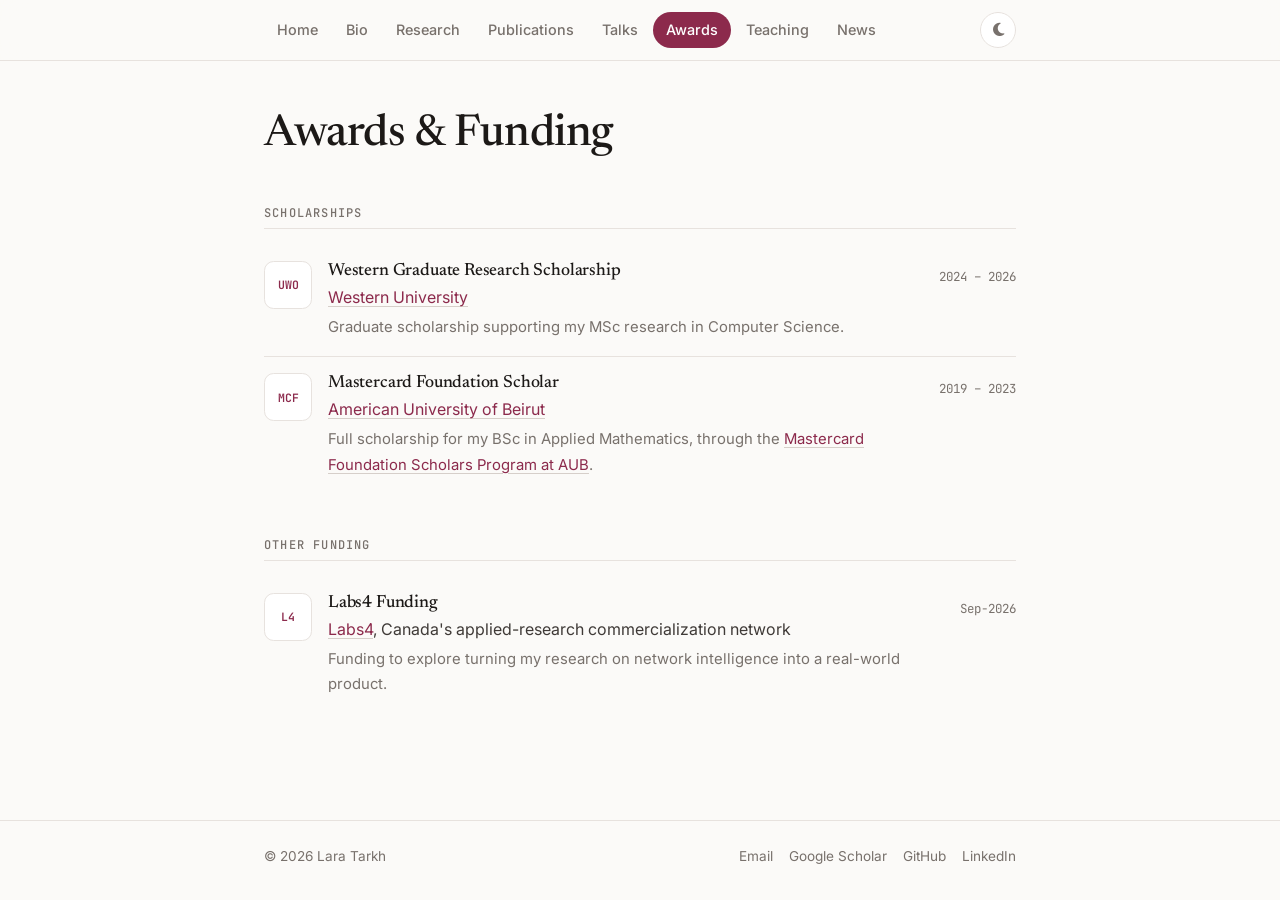
==== awards.html @ 45acb783 "Add files via upload" ====
<!DOCTYPE html>
<html lang="en">
<head>
  <meta charset="UTF-8">
  <meta name="viewport" content="width=device-width, initial-scale=1">
  <title>Awards | Lara Tarkh</title>
  <meta name="description" content="Scholarships and funding received by Lara Tarkh, including the Mastercard Foundation Scholarship and the Western Graduate Research Scholarship.">
  <meta name="author" content="Lara Tarkh">
  <link rel="canonical" href="https://ltarkh.github.io/Lara-s-website/awards.html">
  <meta property="og:type" content="website">
  <meta property="og:site_name" content="Lara Tarkh">
  <meta property="og:title" content="Awards | Lara Tarkh">
  <meta property="og:description" content="Scholarships and funding received by Lara Tarkh, including the Mastercard Foundation Scholarship and the Western Graduate Research Scholarship.">
  <meta property="og:url" content="https://ltarkh.github.io/Lara-s-website/awards.html">
  <meta property="og:image" content="https://ltarkh.github.io/Lara-s-website/profile.jpg">
  <meta name="twitter:card" content="summary">
  <meta name="google-site-verification" content="DvnHoUFfB-LrSZGyMxbjEierSy_MvNKjtDD8ljh5k_g">
  <link rel="icon" href="data:image/svg+xml,<svg xmlns='http://www.w3.org/2000/svg' viewBox='0 0 100 100'><rect width='100' height='100' rx='18' fill='%238c2a4c'/><text x='50' y='68' font-family='Georgia,serif' font-size='52' fill='white' text-anchor='middle'>LT</text></svg>">
  <script>
    (function () {
      var t = null;
      try { t = localStorage.getItem("theme"); } catch (e) {}
      if (!t) t = window.matchMedia && window.matchMedia("(prefers-color-scheme: dark)").matches ? "dark" : "light";
      document.documentElement.setAttribute("data-theme", t);
    })();
  </script>
  <link rel="preconnect" href="https://fonts.googleapis.com">
  <link rel="preconnect" href="https://fonts.gstatic.com" crossorigin>
  <link href="https://fonts.googleapis.com/css2?family=Newsreader:ital,opsz,wght@0,6..72,400;0,6..72,500;1,6..72,400&family=Inter:wght@400;500;600&family=JetBrains+Mono:wght@400;500&display=swap" rel="stylesheet">
  <link rel="stylesheet" href="https://cdnjs.cloudflare.com/ajax/libs/font-awesome/6.5.2/css/all.min.css">
  <link rel="stylesheet" href="style.css?v=3">
</head>
<body>

  <header class="site-nav">
    <div class="wrap nav-inner">
      <nav aria-label="Main">
        <ul class="nav-tabs">
        <li><a href="index.html">Home</a></li>
        <li><a href="bio.html">Bio</a></li>
        <li><a href="research.html">Research</a></li>
        <li><a href="publications.html">Publications</a></li>
        <li><a href="talks.html">Talks</a></li>
        <li><a href="awards.html" aria-current="page">Awards</a></li>
        <li><a href="teaching.html">Teaching</a></li>
        <li><a href="news.html">News</a></li>
        </ul>
      </nav>
      <button id="theme-toggle" class="theme-toggle" type="button" aria-label="Toggle dark mode"><i class="fas fa-moon"></i></button>
    </div>
  </header>

  <main class="page">
    <div class="wrap">
      <header class="page-head">
        <h1>Awards &amp; Funding</h1>
      </header>

      <h2 class="eyebrow">Scholarships</h2>
      <ol class="entries">
          <li class="entry">
            <span class="logo" aria-hidden="true">UWO<img src="https://www.google.com/s2/favicons?domain=uwo.ca&amp;sz=128" alt="" loading="lazy" onerror="this.remove()"></span>
            <div class="body">
              <h3><a href="https://grad.uwo.ca/finances/western_funding/wgrs/index.html" target="_blank" rel="noopener">Western Graduate Research Scholarship</a></h3>
              <p class="where"><a class="ul-link" href="https://www.uwo.ca/" target="_blank" rel="noopener">Western University</a></p>
              <p class="note">Graduate scholarship supporting my MSc research in Computer Science.</p>
            </div>
            <span class="when">2024 &ndash; 2026</span>
          </li>
          <li class="entry">
            <span class="logo" aria-hidden="true">MCF<img src="https://www.google.com/s2/favicons?domain=mastercardfdn.org&amp;sz=128" alt="" loading="lazy" onerror="this.remove()"></span>
            <div class="body">
              <h3><a href="https://aub.edu.lb/mcf/Pages/default.aspx" target="_blank" rel="noopener">Mastercard Foundation Scholar</a></h3>
              <p class="where"><a class="ul-link" href="https://www.aub.edu.lb/" target="_blank" rel="noopener">American University of Beirut</a></p>
              <p class="note">Full scholarship for my BSc in Applied Mathematics, through the <a class="ul-link" href="https://aub.edu.lb/mcf/Pages/default.aspx" target="_blank" rel="noopener">Mastercard Foundation Scholars Program at AUB</a>.</p>
            </div>
            <span class="when">2019 &ndash; 2023</span>
          </li>
      </ol>

      <h2 class="eyebrow">Other funding</h2>
      <ol class="entries">
          <li class="entry">
            <span class="logo" aria-hidden="true">L4<img src="https://www.google.com/s2/favicons?domain=labs4.ca&amp;sz=128" alt="" loading="lazy" onerror="this.remove()"></span>
            <div class="body">
              <h3><a href="https://labs4.ca/" target="_blank" rel="noopener">Labs4 Funding</a></h3>
              <p class="where"><a class="ul-link" href="https://labs4.ca/" target="_blank" rel="noopener">Labs4</a>, Canada's applied-research commercialization network</p>
              <p class="note">Funding to explore turning my research on network intelligence into a real-world product.</p>
            </div>
            <span class="when">Sep-2026</span>
          </li>
      </ol>

    </div>
  </main>

  <footer class="site-footer">
    <div class="wrap footer-inner">
      <span>&copy; 2026 Lara Tarkh</span>
      <nav aria-label="Profiles">
        <a href="mailto:ltarkh@uwo.ca">Email</a>
        <a href="https://scholar.google.com/citations?user=3ZuY1xwAAAAJ&hl=en" target="_blank" rel="noopener">Google Scholar</a>
        <a href="https://github.com/ltarkh" target="_blank" rel="noopener">GitHub</a>
        <a href="https://www.linkedin.com/in/lara-tarakh/" target="_blank" rel="noopener">LinkedIn</a>
      </nav>
    </div>
  </footer>

  <script src="script.js?v=3"></script>
</body>
</html>
---- style.css ----
/* =========================================================
   Lara Tarkh — academic site
   One page per section (Home · Bio · Research · Publications · Teaching · News)
   Light by default (follows the visitor's system), dark on toggle.
   ========================================================= */

:root {
  --bg: #fbfaf8;
  --surface: #ffffff;
  --surface-muted: #f3f0ee;
  --text: #1c1917;
  --text-body: #3f3a37;
  --text-muted: #78716c;
  --border: #e7e2de;
  --border-strong: #d6cfca;

  --accent: #8c2a4c;          /* academic burgundy */
  --accent-hover: #6e1e3a;
  --accent-soft: rgba(140, 42, 76, 0.08);
  --accent-ink: #ffffff;

  --chip-green: #2f6b45;
  --chip-green-bg: rgba(47, 107, 69, 0.10);

  --font-serif: 'Newsreader', 'Iowan Old Style', Georgia, 'Times New Roman', serif;
  --font-sans: 'Inter', ui-sans-serif, system-ui, -apple-system, 'Segoe UI', sans-serif;
  --font-mono: 'JetBrains Mono', ui-monospace, SFMono-Regular, Menlo, Consolas, monospace;

  --column: 50rem;
  --gutter: 1.5rem;
  --radius: 0.5rem;
  --ease: cubic-bezier(0.4, 0, 0.2, 1);
  color-scheme: light;
}

:root[data-theme="dark"] {
  --bg: #17121a;
  --surface: #1e1822;
  --surface-muted: #241d29;
  --text: #f3eef2;
  --text-body: #d9d1d7;
  --text-muted: #a29aa1;
  --border: #352c3a;
  --border-strong: #4a3f50;

  --accent: #f08aae;
  --accent-hover: #f7aac5;
  --accent-soft: rgba(240, 138, 174, 0.12);
  --accent-ink: #1e1822;

  --chip-green: #8fd3a6;
  --chip-green-bg: rgba(143, 211, 166, 0.12);
  color-scheme: dark;
}

/* ---------- Base ---------- */
*, *::before, *::after { box-sizing: border-box; }
html { -webkit-text-size-adjust: 100%; }
body {
  margin: 0;
  min-height: 100vh;
  display: flex;
  flex-direction: column;
  background: var(--bg);
  color: var(--text-body);
  font-family: var(--font-sans);
  font-size: 1rem;
  line-height: 1.7;
  -webkit-font-smoothing: antialiased;
}
main { flex: 1; }
img { max-width: 100%; display: block; }

.wrap { width: 100%; max-width: var(--column); margin: 0 auto; padding: 0 var(--gutter); }

h1, h2, h3 {
  font-family: var(--font-serif);
  color: var(--text);
  font-weight: 500;
  line-height: 1.2;
  margin: 0 0 0.5em;
  letter-spacing: -0.01em;
}
h1 { font-size: clamp(2.1rem, 5vw, 2.75rem); }
h2 { font-size: 1.75rem; }
h3 { font-size: 1.2rem; }

p { margin: 0 0 1rem; }
a { color: var(--accent); text-decoration: none; }
a:hover { color: var(--accent-hover); text-decoration: underline; text-underline-offset: 3px; }
strong { color: var(--text); font-weight: 600; }
:focus-visible { outline: 2px solid var(--accent); outline-offset: 2px; border-radius: 4px; }
::selection { background: var(--accent-soft); }

.ul-link { text-decoration: underline; text-decoration-color: var(--border-strong); text-underline-offset: 3px; }
.ul-link:hover { text-decoration-color: var(--accent); }

/* ---------- Navigation (pill tabs, like akadircelik.com) ---------- */
.site-nav {
  position: sticky;
  top: 0;
  z-index: 50;
  background: color-mix(in srgb, var(--bg) 88%, transparent);
  backdrop-filter: blur(12px);
  -webkit-backdrop-filter: blur(12px);
  border-bottom: 1px solid var(--border);
}
.nav-inner {
  display: flex;
  align-items: center;
  gap: 0.75rem;
  height: 3.75rem;
}
.nav-inner > nav { flex: 1; min-width: 0; }
.nav-tabs {
  display: flex;
  gap: 0.15rem;
  list-style: none;
  margin: 0;
  padding: 0;
  flex: 1;
  min-width: 0;
  overflow-x: auto;
  scrollbar-width: none;
  -webkit-overflow-scrolling: touch;
}
.nav-tabs::-webkit-scrollbar { display: none; }
.nav-tabs a {
  display: block;
  white-space: nowrap;
  padding: 0.35rem 0.8rem;
  border-radius: 999px;
  font-size: 0.9rem;
  font-weight: 500;
  color: var(--text-muted);
  transition: color 150ms var(--ease), background 150ms var(--ease);
}
.nav-tabs a:hover { color: var(--text); background: var(--surface-muted); text-decoration: none; }
.nav-tabs a[aria-current="page"] { color: var(--accent-ink); background: var(--accent); }

.theme-toggle {
  flex: none;
  width: 2.25rem;
  height: 2.25rem;
  display: inline-flex;
  align-items: center;
  justify-content: center;
  border-radius: 999px;
  border: 1px solid var(--border);
  background: var(--surface);
  color: var(--text-muted);
  cursor: pointer;
  font-size: 0.95rem;
}
.theme-toggle:hover { color: var(--accent); border-color: var(--border-strong); }

/* ---------- Page scaffolding ---------- */
.page { padding: 3rem 0 4rem; }
.page-head { margin-bottom: 2rem; }
.page-head h1 { margin-bottom: 0.35rem; }
.page-head .lede { color: var(--text-muted); margin: 0; }

.eyebrow {
  display: flex;
  align-items: baseline;
  justify-content: space-between;
  gap: 1rem;
  margin: 2.75rem 0 1rem;
  padding-bottom: 0.5rem;
  border-bottom: 1px solid var(--border);
  font-family: var(--font-mono);
  font-size: 0.75rem;
  letter-spacing: 0.1em;
  text-transform: uppercase;
  color: var(--text-muted);
}
.eyebrow a { letter-spacing: 0.02em; text-transform: none; font-size: 0.8rem; }
.eyebrow:first-child { margin-top: 0; }

/* ---------- Home: profile header ---------- */
.profile {
  display: grid;
  grid-template-columns: 1fr 12.5rem;
  gap: 2.5rem;
  align-items: start;
}
.profile h1 { margin-bottom: 0.25rem; }
.profile .title {
  font-family: var(--font-serif);
  font-size: 1.3rem;
  color: var(--text);
  margin: 0 0 0.75rem;
}
.affil { list-style: none; margin: 0 0 1.1rem; padding: 0; color: var(--text-body); font-size: 0.97rem; line-height: 1.6; }
.affil li { margin: 0; }
.affil .muted { color: var(--text-muted); }
.location { display: flex; gap: 0.5rem; align-items: baseline; color: var(--text-muted); font-size: 0.93rem; margin-bottom: 1.25rem; }

.photo img {
  width: 100%;
  height: auto;
  aspect-ratio: 4 / 5;
  object-fit: cover;
  border-radius: var(--radius);
  border: 1px solid var(--border);
}

.icon-row { display: flex; flex-wrap: wrap; gap: 0.5rem; list-style: none; padding: 0; margin: 0; }
.icon-row a {
  display: inline-flex;
  align-items: center;
  justify-content: center;
  gap: 0.45rem;
  min-width: 2.6rem;
  height: 2.6rem;
  padding: 0 0.8rem;
  border: 1px solid var(--border);
  border-radius: var(--radius);
  background: var(--surface);
  color: var(--text-body);
  font-size: 0.85rem;
  font-weight: 500;
}
.icon-row a:hover { color: var(--accent); border-color: var(--accent); text-decoration: none; }
.icon-row a.icon-only { padding: 0; width: 2.6rem; }
.icon-row i { font-size: 1rem; }

.bio { margin-top: 2.25rem; font-size: 1.05rem; }

.interests { display: flex; flex-wrap: wrap; gap: 0.5rem; list-style: none; padding: 0; margin: 0; }
.interests li {
  font-size: 0.88rem;
  padding: 0.3rem 0.8rem;
  border: 1px solid var(--border);
  border-radius: 999px;
  background: var(--surface);
  color: var(--text-body);
}

/* ---------- News ---------- */
.news { list-style: none; margin: 0; padding: 0; }
.news li {
  display: grid;
  grid-template-columns: 6.5rem 1fr;
  gap: 1rem;
  padding: 0.7rem 0;
  border-bottom: 1px dashed var(--border);
}
.news li:last-child { border-bottom: none; }
.news time { font-family: var(--font-mono); font-size: 0.8rem; color: var(--text-muted); padding-top: 0.2rem; }
.news .badge { margin-right: 0.35rem; }

/* ---------- Timeline (bio: education / experience) ---------- */
.timeline { list-style: none; margin: 0; padding: 0; }
.timeline > li {
  display: grid;
  grid-template-columns: 8.5rem 1fr;
  gap: 1.25rem;
  padding: 0.9rem 0;
  border-bottom: 1px solid var(--border);
}
.timeline > li:last-child { border-bottom: none; }
.timeline .when { font-family: var(--font-mono); font-size: 0.8rem; color: var(--text-muted); padding-top: 0.25rem; }
.timeline h3 { font-size: 1.1rem; margin: 0 0 0.1rem; }
.timeline .where { margin: 0 0 0.25rem; color: var(--text-body); }
.timeline .note { margin: 0; color: var(--text-muted); font-size: 0.93rem; }
.timeline .note em { font-family: var(--font-serif); font-size: 1.05em; color: var(--text-body); }

.kv { display: grid; grid-template-columns: 8.5rem 1fr; gap: 0.4rem 1.25rem; margin: 0; }
.kv dt { font-family: var(--font-mono); font-size: 0.8rem; color: var(--text-muted); padding-top: 0.2rem; }
.kv dd { margin: 0; }

/* ---------- Research ---------- */
.themes { display: grid; gap: 0; }
.theme {
  display: grid;
  grid-template-columns: 2.5rem 1fr;
  gap: 1rem;
  padding: 1.25rem 0;
  border-bottom: 1px solid var(--border);
}
.theme:last-child { border-bottom: none; }
.theme .num { font-family: var(--font-mono); color: var(--accent); font-size: 0.9rem; padding-top: 0.3rem; }
.theme h3 { margin-bottom: 0.3rem; }
.theme p { margin: 0 0 0.5rem; }
.theme .keywords { font-family: var(--font-mono); font-size: 0.75rem; color: var(--text-muted); margin: 0; }

.project {
  border: 1px solid var(--border);
  border-radius: var(--radius);
  background: var(--surface);
  padding: 1.25rem 1.4rem;
  margin-bottom: 0.9rem;
}
.project h3 { margin-bottom: 0.2rem; }
.project .meta { font-size: 0.88rem; color: var(--text-muted); margin-bottom: 0.6rem; }
.project p:last-child { margin-bottom: 0; }

/* ---------- Publications ---------- */
.stats {
  display: grid;
  grid-template-columns: repeat(4, 1fr);
  gap: 0.6rem;
  margin-bottom: 2rem;
}
.stat {
  border: 1px solid var(--border);
  border-radius: var(--radius);
  background: var(--surface);
  padding: 0.8rem 1rem;
}
.stat .n { display: block; font-family: var(--font-serif); font-size: 1.75rem; color: var(--text); line-height: 1.1; }
.stat .l { display: block; font-family: var(--font-mono); font-size: 0.7rem; letter-spacing: 0.08em; text-transform: uppercase; color: var(--text-muted); margin-top: 0.2rem; }
.stat a.n:hover { color: var(--accent); text-decoration: none; }

.pubs { list-style: none; counter-reset: pub; margin: 0; padding: 0; }
.pubs > li {
  counter-increment: pub;
  position: relative;
  padding: 0.9rem 0 0.9rem 2.25rem;
  border-bottom: 1px solid var(--border);
}
.pubs > li:last-child { border-bottom: none; }
.pubs > li::before {
  content: counter(pub) ".";
  position: absolute;
  left: 0;
  top: 0.9rem;
  font-family: var(--font-mono);
  font-size: 0.85rem;
  color: var(--text-muted);
}
.cite { margin: 0 0 0.55rem; color: var(--text-body); }
.cite .t { color: var(--text); }
.cite .venue { font-family: var(--font-serif); font-style: italic; font-size: 1.05em; }
.cite .me { color: var(--text); font-weight: 600; }

.pub-actions { display: flex; flex-wrap: wrap; gap: 0.4rem; align-items: center; }
.btn-xs, .badge {
  display: inline-flex;
  align-items: center;
  gap: 0.35rem;
  font-family: var(--font-mono);
  font-size: 0.72rem;
  line-height: 1;
  padding: 0.35rem 0.55rem;
  border-radius: 0.3rem;
  border: 1px solid var(--border);
  background: var(--surface);
  color: var(--text-body);
}
button.btn-xs { cursor: pointer; }
.btn-xs:hover { color: var(--accent); border-color: var(--accent); text-decoration: none; }
.badge { background: var(--surface-muted); color: var(--text-muted); }
.badge.accent { color: var(--accent); background: var(--accent-soft); border-color: transparent; }
.badge.green { color: var(--chip-green); background: var(--chip-green-bg); border-color: transparent; }

.bibtex {
  display: none;
  margin: 0.7rem 0 0;
  padding: 0.9rem 1rem;
  background: var(--surface-muted);
  border: 1px solid var(--border);
  border-radius: var(--radius);
  font-family: var(--font-mono);
  font-size: 0.75rem;
  line-height: 1.6;
  white-space: pre;
  overflow-x: auto;
  color: var(--text-body);
}
.bibtex.open { display: block; }

/* ---------- Buttons ---------- */
.btn {
  display: inline-flex;
  align-items: center;
  gap: 0.5rem;
  padding: 0.55rem 1rem;
  border-radius: var(--radius);
  border: 1px solid var(--accent);
  background: var(--accent);
  color: var(--accent-ink);
  font-size: 0.9rem;
  font-weight: 600;
}
.btn:hover { background: var(--accent-hover); border-color: var(--accent-hover); color: var(--accent-ink); text-decoration: none; }
.btn.ghost { background: transparent; color: var(--text); border-color: var(--border-strong); }
.btn.ghost:hover { color: var(--accent); border-color: var(--accent); }
.btn-row { display: flex; flex-wrap: wrap; gap: 0.6rem; margin-top: 1.5rem; }

.skills { display: flex; flex-wrap: wrap; gap: 0.45rem; list-style: none; padding: 0; margin: 0; }
.skills li {
  font-family: var(--font-mono);
  font-size: 0.75rem;
  padding: 0.3rem 0.6rem;
  border-radius: 0.3rem;
  background: var(--surface-muted);
  border: 1px solid var(--border);
}

/* ---------- Footer ---------- */
.site-footer {
  border-top: 1px solid var(--border);
  padding: 1.5rem 0 2rem;
  font-size: 0.85rem;
  color: var(--text-muted);
}
.footer-inner { display: flex; flex-wrap: wrap; justify-content: space-between; gap: 0.75rem; }
.footer-inner nav { display: flex; gap: 1rem; flex-wrap: wrap; }
.footer-inner a { color: var(--text-muted); }
.footer-inner a:hover { color: var(--accent); }

/* ---------- Logo rows (education, appointments, awards) ---------- */
.entries { list-style: none; margin: 0; padding: 0; }
.entry {
  display: grid;
  grid-template-columns: 3rem 1fr auto;
  gap: 1rem;
  align-items: start;
  padding: 1rem 0;
  border-bottom: 1px solid var(--border);
}
.entry:last-child { border-bottom: none; }
.entry h3 { font-size: 1.1rem; margin: 0 0 0.1rem; }
.entry h3 a { color: var(--text); }
.entry h3 a:hover { color: var(--accent); }
.entry .where { margin: 0 0 0.25rem; }
.entry .note { margin: 0; color: var(--text-muted); font-size: 0.93rem; }
.entry .note em { font-family: var(--font-serif); font-size: 1.05em; color: var(--text-body); }
.entry .when { font-family: var(--font-mono); font-size: 0.78rem; color: var(--text-muted); white-space: nowrap; padding-top: 0.3rem; }

.logo {
  position: relative;
  width: 3rem;
  height: 3rem;
  border-radius: 0.6rem;
  border: 1px solid var(--border);
  background: #ffffff;
  display: flex;
  align-items: center;
  justify-content: center;
  overflow: hidden;
  font-family: var(--font-mono);
  font-weight: 600;
  font-size: 0.72rem;
  color: #8c2a4c;
}
.logo img { position: absolute; inset: 0; width: 100%; height: 100%; object-fit: contain; padding: 0.4rem; background: #ffffff; }

/* ---------- Inline link chips (paper, slides, post…) ---------- */
.links { display: flex; flex-wrap: wrap; gap: 0.4rem; margin-top: 0.5rem; }
.links a { text-decoration: none; }

/* ---------- Collaborators ---------- */
.collab { display: flex; flex-wrap: wrap; align-items: baseline; gap: 0.25rem 0.9rem; margin: 0.75rem 0 0; padding-top: 0.75rem; border-top: 1px dashed var(--border); font-size: 0.92rem; }
.collab .label { font-family: var(--font-mono); font-size: 0.7rem; letter-spacing: 0.08em; text-transform: uppercase; color: var(--text-muted); margin-right: 0.4rem; }
.collab a { white-space: nowrap; }
.collab a i { font-size: 0.75rem; margin-right: 0.2rem; }
.collab .sep { display: none; }

/* ---------- Talks ---------- */
.talks { list-style: none; margin: 0; padding: 0; }
.talk {
  display: grid;
  grid-template-columns: 7.5rem 1fr;
  gap: 1.25rem;
  padding: 1.1rem 0;
  border-bottom: 1px solid var(--border);
}
.talk:last-child { border-bottom: none; }
.talk .date { font-family: var(--font-mono); font-size: 0.8rem; color: var(--accent); padding-top: 0.25rem; }
.talk .date span { display: block; color: var(--text-muted); font-size: 0.72rem; margin-top: 0.15rem; }
.talk h3 { font-size: 1.12rem; margin: 0 0 0.2rem; }
.talk .venue { margin: 0; }
.talk .venue a { color: var(--text-body); text-decoration: underline; text-decoration-color: var(--border-strong); text-underline-offset: 3px; }
.talk .venue a:hover { color: var(--accent); }
.talk .place { margin: 0; color: var(--text-muted); font-size: 0.9rem; }

/* ---------- Phone ---------- */
@media (max-width: 720px) {
  :root { --gutter: 1rem; }
  .page { padding: 2rem 0 3rem; }
  .profile { grid-template-columns: 1fr; gap: 1.5rem; }
  .profile .photo { order: -1; max-width: 11rem; }
  .news li, .timeline > li, .kv { grid-template-columns: 1fr; gap: 0.15rem; }
  .kv dd { margin-bottom: 0.6rem; }
  .stats { grid-template-columns: repeat(2, 1fr); }
  .theme { grid-template-columns: 1fr; gap: 0.25rem; }
  .pubs > li { padding-left: 1.75rem; }
  .entry { grid-template-columns: 2.6rem 1fr; gap: 0.85rem; }
  .entry .when { grid-column: 2; grid-row: 1; padding-top: 0; }
  .entry .body { grid-column: 2; grid-row: 2; }
  .entry .logo { grid-column: 1; grid-row: 1 / span 2; }
  .logo { width: 2.6rem; height: 2.6rem; }
  .talk { grid-template-columns: 1fr; gap: 0.3rem; }
  h2 { font-size: 1.5rem; }
}

@media print {
  .site-nav, .theme-toggle, .site-footer, .pub-actions { display: none; }
  body { background: #fff; color: #000; }
}
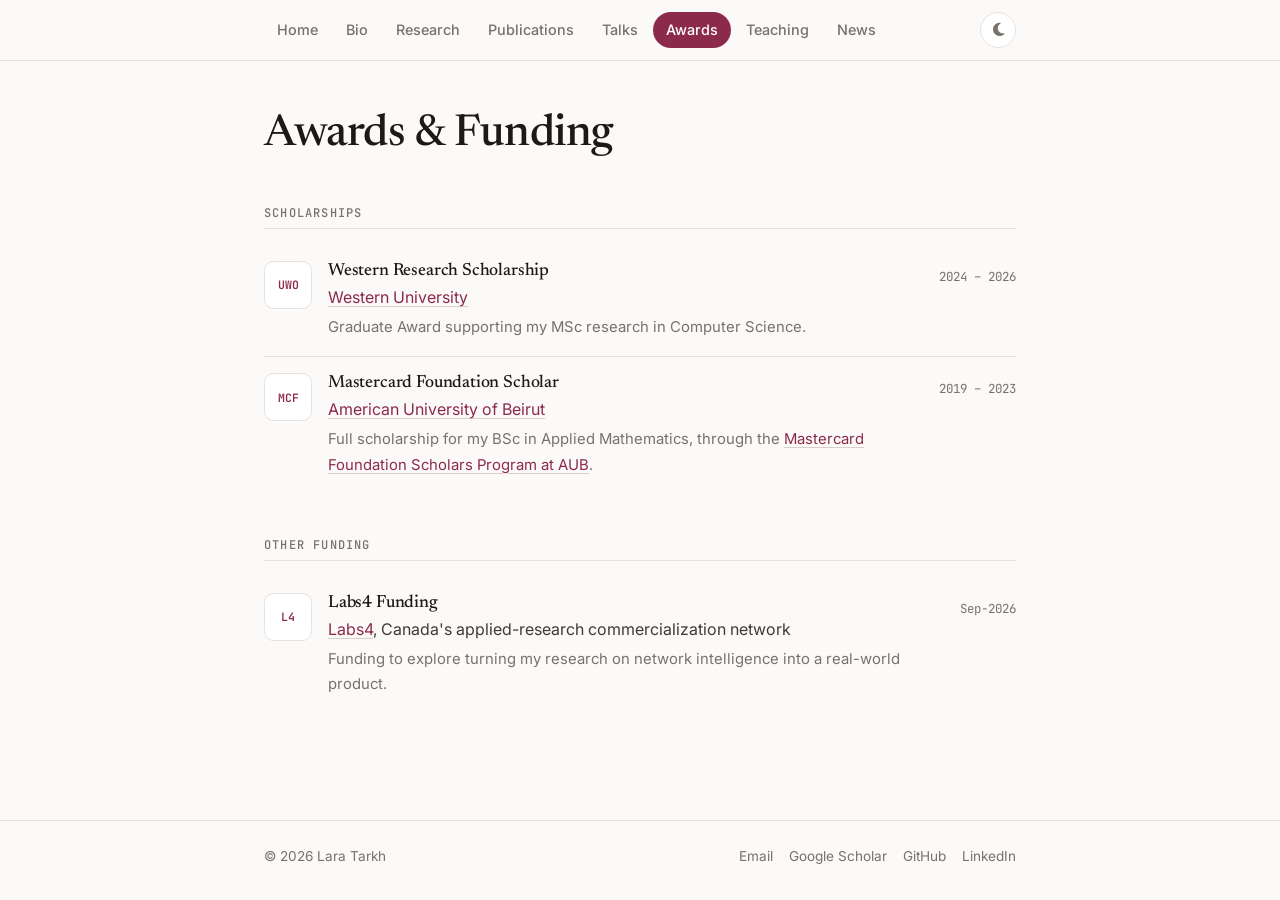
==== commit 63d1dd13: "Add files via upload" ====
--- a/awards.html
+++ b/awards.html
@@ -61,9 +61,9 @@
           <li class="entry">
             <span class="logo" aria-hidden="true">UWO<img src="https://www.google.com/s2/favicons?domain=uwo.ca&amp;sz=128" alt="" loading="lazy" onerror="this.remove()"></span>
             <div class="body">
-              <h3><a href="https://grad.uwo.ca/finances/western_funding/wgrs/index.html" target="_blank" rel="noopener">Western Graduate Research Scholarship</a></h3>
+              <h3><a href="https://grad.uwo.ca/finances/western_funding/wgrs/index.html" target="_blank" rel="noopener">Western Research Scholarship</a></h3>
               <p class="where"><a class="ul-link" href="https://www.uwo.ca/" target="_blank" rel="noopener">Western University</a></p>
-              <p class="note">Graduate scholarship supporting my MSc research in Computer Science.</p>
+              <p class="note">Graduate Award supporting my MSc research in Computer Science.</p>
             </div>
             <span class="when">2024 &ndash; 2026</span>
           </li>
